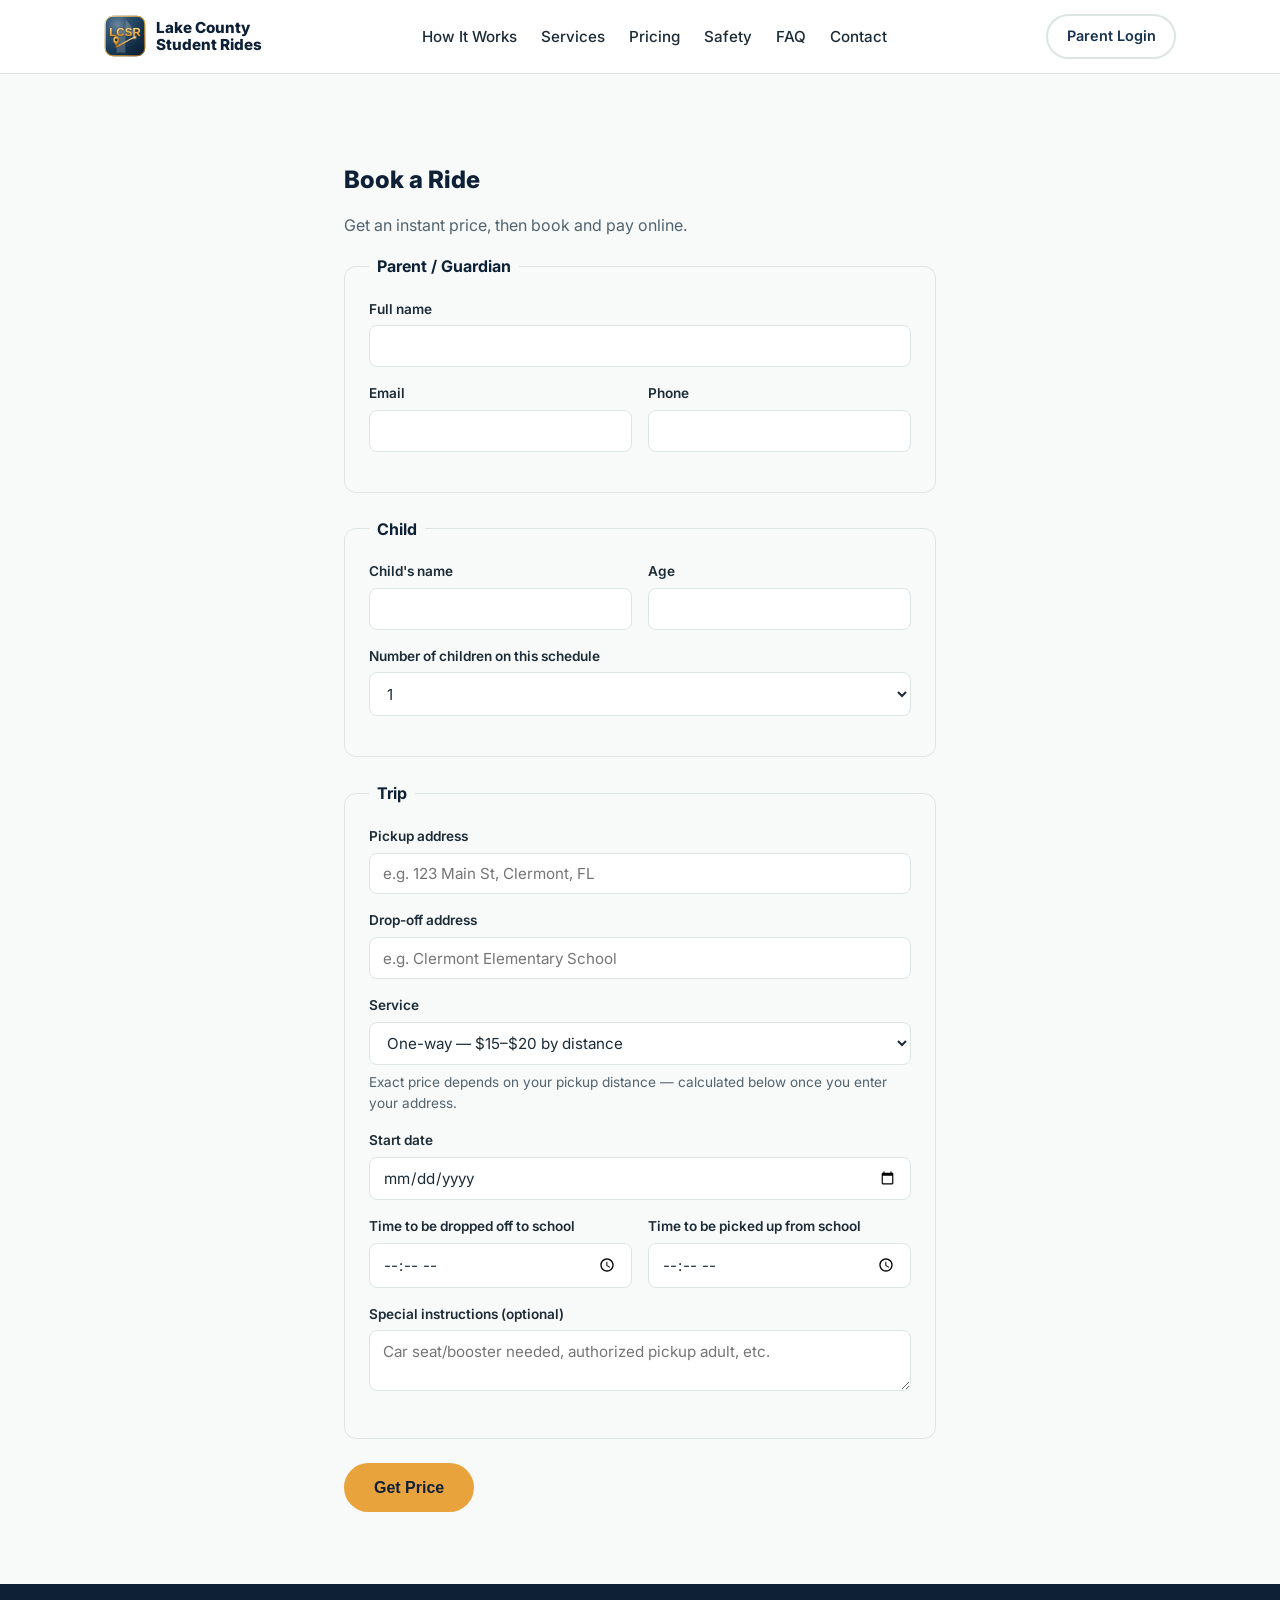
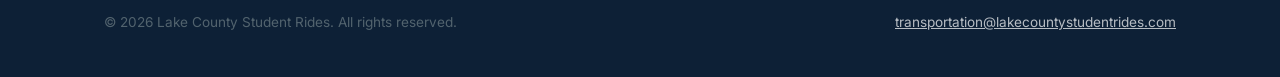
==== book.html @ 4252471e "Reorder and clarify the pickup/drop-off time fields on the booking form Drop-off time (morning, to s" ====
<!doctype html>
<html lang="en">
<head>
  <meta charset="UTF-8" />
  <meta name="viewport" content="width=device-width, initial-scale=1.0" />
  <title>Book a Ride | Lake County Student Rides</title>
  <meta name="description" content="Get an instant price and book safe, background-checked transportation for your child in Lake County, FL." />
  <link rel="preconnect" href="https://fonts.googleapis.com">
  <link rel="preconnect" href="https://fonts.gstatic.com" crossorigin>
  <link href="https://fonts.googleapis.com/css2?family=Inter:wght@400;500;600;700;800&display=swap" rel="stylesheet">
  <link rel="icon" type="image/svg+xml" href="/assets/logo-mark.svg" />
  <link rel="stylesheet" href="/assets/styles.css" />
</head>
<body>

  <header class="site-header">
    <div class="wrap header-inner">
      <a class="brand" href="/">
        <img src="/assets/logo-mark.svg" alt="" width="42" height="42" class="brand-mark-img" />
        <span class="brand-name">Lake County<br>Student Rides</span>
      </a>
      <nav class="main-nav" aria-label="Primary">
        <a href="/#how-it-works">How It Works</a>
        <a href="/#services">Services</a>
        <a href="/#pricing">Pricing</a>
        <a href="/#safety">Safety</a>
        <a href="/#faq">FAQ</a>
        <a href="/#contact">Contact</a>
      </nav>
      <div class="header-actions">
        <a class="btn btn-ghost" href="/parent-portal.html">Parent Login</a>
      </div>
    </div>
  </header>

  <main>
    <section class="section booking-section">
      <div class="wrap booking-wrap">
        <h1>Book a Ride</h1>
        <p class="section-lede">Get an instant price, then book and pay online.</p>

        <form id="booking-form" class="booking-form" novalidate>
          <fieldset>
            <legend>Parent / Guardian</legend>
            <div class="form-row">
              <label for="parentName">Full name</label>
              <input id="parentName" name="parentName" type="text" required autocomplete="name" />
            </div>
            <div class="form-row form-row-split">
              <div>
                <label for="parentEmail">Email</label>
                <input id="parentEmail" name="parentEmail" type="email" required autocomplete="email" />
              </div>
              <div>
                <label for="parentPhone">Phone</label>
                <input id="parentPhone" name="parentPhone" type="tel" required autocomplete="tel" />
              </div>
            </div>
          </fieldset>

          <fieldset>
            <legend>Child</legend>
            <div class="form-row form-row-split">
              <div>
                <label for="childName">Child's name</label>
                <input id="childName" name="childName" type="text" required />
              </div>
              <div>
                <label for="childAge">Age</label>
                <input id="childAge" name="childAge" type="number" min="0" max="18" required />
              </div>
            </div>
            <div class="form-row">
              <label for="numChildren">Number of children on this schedule</label>
              <select id="numChildren" name="numChildren">
                <option value="1">1</option>
                <option value="2">2</option>
                <option value="3">3</option>
                <option value="4">4</option>
              </select>
            </div>
          </fieldset>

          <fieldset>
            <legend>Trip</legend>
            <div class="form-row">
              <label for="pickupAddress">Pickup address</label>
              <input id="pickupAddress" name="pickupAddress" type="text" placeholder="e.g. 123 Main St, Clermont, FL" required />
            </div>
            <div class="form-row">
              <label for="dropoffAddress">Drop-off address</label>
              <input id="dropoffAddress" name="dropoffAddress" type="text" placeholder="e.g. Clermont Elementary School" required />
            </div>
            <div class="form-row">
              <label for="category">Service</label>
              <select id="category" name="category" required>
                <option value="oneway">One-way — $15&ndash;$20 by distance</option>
                <option value="roundtrip">Round trip — $24&ndash;$34 by distance</option>
                <option value="weekly-oneway">Weekly, one-way only — $63&ndash;$84/week</option>
                <option value="weekly-roundtrip">Weekly, round trip — $99&ndash;$140/week</option>
                <option value="monthly-oneway">Monthly, one route/day — $259&ndash;$345/month</option>
                <option value="monthly-roundtrip">Monthly, two routes/day (round trip) — $409&ndash;$580/month</option>
              </select>
              <p class="price-note" style="margin-top:0.4rem;">Exact price depends on your pickup distance — calculated below once you enter your address.</p>
            </div>
            <div class="form-row">
              <label for="startDate">Start date</label>
              <input id="startDate" name="startDate" type="date" required />
            </div>
            <div class="form-row form-row-split">
              <div>
                <label for="dropoffTime">Time to be dropped off to school</label>
                <input id="dropoffTime" name="dropoffTime" type="time" required />
              </div>
              <div>
                <label for="pickupTime">Time to be picked up from school</label>
                <input id="pickupTime" name="pickupTime" type="time" required />
              </div>
            </div>
            <div class="form-row">
              <label for="instructions">Special instructions (optional)</label>
              <textarea id="instructions" name="instructions" rows="2" placeholder="Car seat/booster needed, authorized pickup adult, etc."></textarea>
            </div>
          </fieldset>

          <button type="submit" class="btn btn-primary btn-lg" id="get-price-btn">Get Price</button>

          <div id="price-result" class="price-result" hidden></div>
          <div id="price-error" class="price-error" role="alert" hidden></div>
        </form>
      </div>
    </section>
  </main>

  <footer class="site-footer">
    <div class="wrap footer-inner">
      <p>&copy; <span id="year"></span> Lake County Student Rides. All rights reserved.</p>
      <p class="footer-links"><a href="mailto:transportation@lakecountystudentrides.com">transportation@lakecountystudentrides.com</a></p>
    </div>
  </footer>

  <script>document.getElementById('year').textContent = new Date().getFullYear();</script>
  <script src="/assets/booking.js"></script>
</body>
</html>
---- assets/styles.css ----
:root {
  --navy: #16324f;
  --navy-dark: #0d2036;
  --gold: #e8a33d;
  --gold-dark: #c9861f;
  --bg: #f8faf9;
  --bg-alt: #eef3f1;
  --text: #1c2b36;
  --text-muted: #52636e;
  --border: #dde5e2;
  --radius: 12px;
  --shadow: 0 4px 16px rgba(22, 50, 79, 0.08);
  font-size: 16px;
}

* { box-sizing: border-box; }

body {
  margin: 0;
  font-family: 'Inter', system-ui, -apple-system, sans-serif;
  color: var(--text);
  background: var(--bg);
  line-height: 1.55;
}

h1, h2, h3 { font-weight: 800; color: var(--navy-dark); line-height: 1.15; }
h2 { font-size: 2rem; margin: 0 0 1.25rem; }
h3 { font-size: 1.15rem; margin: 0 0 0.5rem; }
p { margin: 0 0 1rem; color: var(--text-muted); }
a { color: var(--navy); }

.wrap {
  max-width: 1120px;
  margin: 0 auto;
  padding: 0 1.5rem;
}

/* Header */
.site-header {
  background: #fff;
  border-bottom: 1px solid var(--border);
  position: sticky;
  top: 0;
  z-index: 50;
}
.header-inner {
  display: flex;
  align-items: center;
  justify-content: space-between;
  gap: 1rem;
  padding: 0.85rem 1.5rem;
}
.brand {
  display: flex;
  align-items: center;
  gap: 0.65rem;
  text-decoration: none;
}
.brand-mark-img {
  width: 42px;
  height: 42px;
  flex-shrink: 0;
  border-radius: 10px;
}
.brand-name {
  font-weight: 800;
  color: var(--navy-dark);
  font-size: 0.95rem;
  line-height: 1.15;
}
.main-nav {
  display: flex;
  gap: 1.5rem;
}
.main-nav a {
  text-decoration: none;
  color: var(--text);
  font-weight: 500;
  font-size: 0.95rem;
}
.main-nav a:hover { color: var(--navy); }
.header-actions {
  display: flex;
  gap: 0.6rem;
  align-items: center;
}

@media (max-width: 860px) {
  .main-nav { display: none; }
}

/* Buttons */
.btn {
  display: inline-block;
  padding: 0.6rem 1.15rem;
  border-radius: 999px;
  font-weight: 600;
  font-size: 0.9rem;
  text-decoration: none;
  border: 2px solid transparent;
  transition: transform 0.1s ease, box-shadow 0.1s ease;
}
.btn-primary {
  background: var(--gold);
  color: var(--navy-dark);
}
.btn-primary:hover { background: var(--gold-dark); }
.btn-ghost {
  background: transparent;
  color: var(--navy);
  border-color: var(--border);
}
.btn-ghost:hover { border-color: var(--navy); }
.btn-lg { padding: 0.85rem 1.75rem; font-size: 1rem; }

/* Hero */
.hero {
  background: linear-gradient(180deg, var(--navy) 0%, var(--navy-dark) 100%);
  color: #fff;
  padding: 5rem 0 4rem;
}
.hero-inner { text-align: center; max-width: 760px; }
.eyebrow {
  color: var(--gold);
  font-weight: 700;
  letter-spacing: 0.06em;
  text-transform: uppercase;
  font-size: 0.8rem;
  margin-bottom: 0.75rem;
}
.hero h1 {
  color: #fff;
  font-size: clamp(2.2rem, 5vw, 3.4rem);
  margin: 0 0 1rem;
}
.hero-sub {
  color: rgba(255,255,255,0.85);
  font-size: 1.15rem;
  max-width: 560px;
  margin: 0 auto 2rem;
}
.hero-cta {
  display: flex;
  gap: 1rem;
  justify-content: center;
  flex-wrap: wrap;
  margin-bottom: 2.5rem;
}
.hero .btn-ghost {
  color: #fff;
  border-color: rgba(255,255,255,0.4);
}
.hero .btn-ghost:hover { border-color: #fff; }
.trust-strip {
  display: flex;
  gap: 2rem;
  justify-content: center;
  flex-wrap: wrap;
  list-style: none;
  padding: 0;
  margin: 0;
  color: rgba(255,255,255,0.75);
  font-size: 0.9rem;
  font-weight: 500;
}
.trust-strip li::before { content: "✓  "; color: var(--gold); }

/* Sections */
.section { padding: 4.5rem 0; }
.section-alt { background: var(--bg-alt); }
.section-lede { max-width: 640px; }
.section-footnote { font-size: 0.85rem; color: var(--text-muted); }
.section-cta {
  background: var(--navy-dark);
  color: #fff;
  text-align: center;
}
.section-cta h2 { color: #fff; }
.section-cta p { color: rgba(255,255,255,0.8); margin-bottom: 1.75rem; }

/* Steps */
.steps {
  list-style: none;
  margin: 0;
  padding: 0;
  display: grid;
  grid-template-columns: repeat(4, 1fr);
  gap: 1.5rem;
}
.steps li {
  background: #fff;
  border: 1px solid var(--border);
  border-radius: var(--radius);
  padding: 1.5rem;
}
.step-num {
  display: inline-flex;
  align-items: center;
  justify-content: center;
  width: 32px;
  height: 32px;
  border-radius: 50%;
  background: var(--gold);
  color: var(--navy-dark);
  font-weight: 800;
  margin-bottom: 0.75rem;
}
@media (max-width: 860px) {
  .steps { grid-template-columns: repeat(2, 1fr); }
}
@media (max-width: 540px) {
  .steps { grid-template-columns: 1fr; }
}

/* Cards */
.cards {
  display: grid;
  grid-template-columns: repeat(3, 1fr);
  gap: 1.5rem;
}
.card {
  background: #fff;
  border: 1px solid var(--border);
  border-radius: var(--radius);
  padding: 1.5rem;
  box-shadow: var(--shadow);
}
@media (max-width: 860px) {
  .cards { grid-template-columns: repeat(2, 1fr); }
}
@media (max-width: 540px) {
  .cards { grid-template-columns: 1fr; }
}

/* Pricing */
.pricing-grid {
  display: grid;
  grid-template-columns: repeat(4, 1fr);
  gap: 1.25rem;
  margin-top: 2rem;
}
.price-card {
  background: #fff;
  border: 1px solid var(--border);
  border-radius: var(--radius);
  padding: 1.5rem;
  text-align: center;
}
.price-card-highlight {
  border-color: var(--gold);
  box-shadow: var(--shadow);
}
.price {
  font-size: 1.6rem;
  font-weight: 800;
  color: var(--navy);
  margin: 0.25rem 0;
}
.price-note { font-size: 0.85rem; margin: 0; }
@media (max-width: 860px) {
  .pricing-grid { grid-template-columns: repeat(2, 1fr); }
}
@media (max-width: 540px) {
  .pricing-grid { grid-template-columns: 1fr; }
}

/* FAQ */
.faq-list { max-width: 720px; }
.faq-list details {
  background: #fff;
  border: 1px solid var(--border);
  border-radius: var(--radius);
  padding: 1rem 1.25rem;
  margin-bottom: 0.75rem;
}
.faq-list summary {
  font-weight: 600;
  cursor: pointer;
  color: var(--navy-dark);
}
.faq-list p { margin-top: 0.75rem; margin-bottom: 0; }

/* Contact */
.contact-list {
  list-style: none;
  padding: 0;
  margin: 1.5rem 0 0;
}
.contact-list li { margin-bottom: 0.5rem; color: var(--text-muted); }

/* Footer */
.site-footer {
  background: var(--navy-dark);
  color: rgba(255,255,255,0.7);
  padding: 1.75rem 0;
  font-size: 0.85rem;
}
.footer-inner {
  display: flex;
  justify-content: space-between;
  flex-wrap: wrap;
  gap: 0.5rem;
}
.footer-links a { color: rgba(255,255,255,0.7); }

/* Booking form */
.booking-wrap { max-width: 640px; }
.booking-form fieldset {
  border: 1px solid var(--border);
  border-radius: var(--radius);
  padding: 1.25rem 1.5rem 1.5rem;
  margin: 0 0 1.5rem;
}
.booking-form legend {
  font-weight: 700;
  color: var(--navy-dark);
  padding: 0 0.5rem;
}
.form-row { margin-bottom: 1rem; }
.form-row label {
  display: block;
  font-weight: 600;
  font-size: 0.85rem;
  margin-bottom: 0.35rem;
  color: var(--text);
}
.form-row input,
.form-row select,
.form-row textarea {
  width: 100%;
  padding: 0.65rem 0.8rem;
  border: 1px solid var(--border);
  border-radius: 8px;
  font-family: inherit;
  font-size: 0.95rem;
  background: #fff;
  color: var(--text);
}
.form-row input:focus,
.form-row select:focus,
.form-row textarea:focus {
  outline: 2px solid var(--gold);
  outline-offset: 1px;
}
.form-row-split {
  display: grid;
  grid-template-columns: 1fr 1fr;
  gap: 1rem;
}
@media (max-width: 540px) {
  .form-row-split { grid-template-columns: 1fr; }
}

.price-result {
  background: var(--bg-alt);
  border: 1px solid var(--border);
  border-radius: var(--radius);
  padding: 1.25rem 1.5rem;
  margin-top: 1.5rem;
}
.price-result h3 { margin: 0 0 0.75rem; }
.price-row {
  display: flex;
  justify-content: space-between;
  padding: 0.3rem 0;
  font-size: 0.95rem;
}
.price-row-note { color: var(--text-muted); font-size: 0.85rem; }
.price-row a { color: var(--navy); font-weight: 700; text-decoration: underline; }
.price-row a:hover { color: var(--gold-dark); }
.price-row-total {
  border-top: 1px solid var(--border);
  margin-top: 0.5rem;
  padding-top: 0.6rem;
  font-weight: 800;
  font-size: 1.1rem;
  color: var(--navy-dark);
}
.price-note { font-size: 0.85rem; margin-top: 0.75rem; }

.price-error {
  background: #fdecec;
  border: 1px solid #f2b8b8;
  color: #8a1f1f;
  border-radius: var(--radius);
  padding: 0.9rem 1.1rem;
  margin-top: 1.25rem;
  font-size: 0.9rem;
}
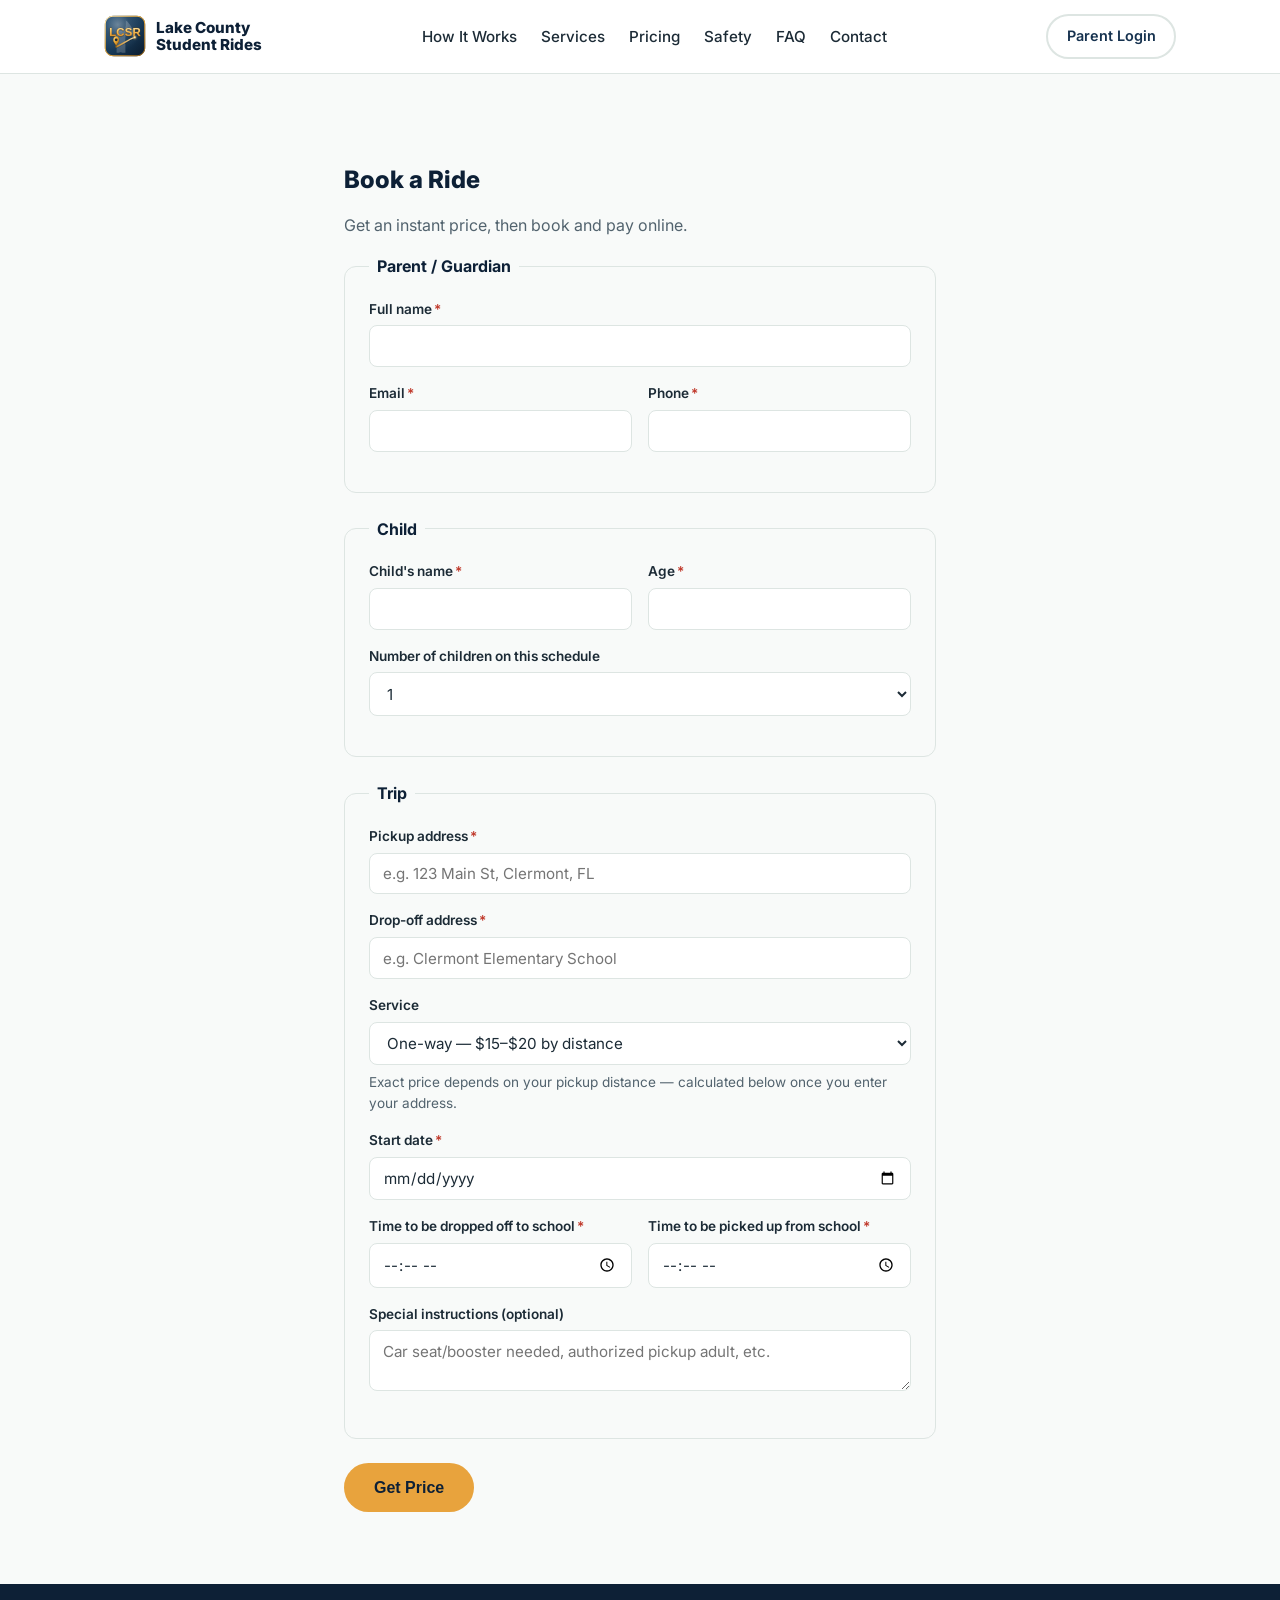
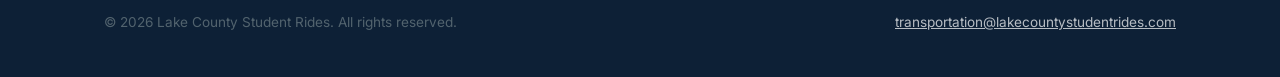
==== commit 01f3a118: "Mark required fields on the booking form with a red asterisk Full name, email, phone, child's name, " ====
--- a/book.html
+++ b/book.html
@@ -43,16 +43,16 @@
           <fieldset>
             <legend>Parent / Guardian</legend>
             <div class="form-row">
-              <label for="parentName">Full name</label>
+              <label for="parentName">Full name<span class="required-mark">*</span></label>
               <input id="parentName" name="parentName" type="text" required autocomplete="name" />
             </div>
             <div class="form-row form-row-split">
               <div>
-                <label for="parentEmail">Email</label>
+                <label for="parentEmail">Email<span class="required-mark">*</span></label>
                 <input id="parentEmail" name="parentEmail" type="email" required autocomplete="email" />
               </div>
               <div>
-                <label for="parentPhone">Phone</label>
+                <label for="parentPhone">Phone<span class="required-mark">*</span></label>
                 <input id="parentPhone" name="parentPhone" type="tel" required autocomplete="tel" />
               </div>
             </div>
@@ -62,11 +62,11 @@
             <legend>Child</legend>
             <div class="form-row form-row-split">
               <div>
-                <label for="childName">Child's name</label>
+                <label for="childName">Child's name<span class="required-mark">*</span></label>
                 <input id="childName" name="childName" type="text" required />
               </div>
               <div>
-                <label for="childAge">Age</label>
+                <label for="childAge">Age<span class="required-mark">*</span></label>
                 <input id="childAge" name="childAge" type="number" min="0" max="18" required />
               </div>
             </div>
@@ -84,11 +84,11 @@
           <fieldset>
             <legend>Trip</legend>
             <div class="form-row">
-              <label for="pickupAddress">Pickup address</label>
+              <label for="pickupAddress">Pickup address<span class="required-mark">*</span></label>
               <input id="pickupAddress" name="pickupAddress" type="text" placeholder="e.g. 123 Main St, Clermont, FL" required />
             </div>
             <div class="form-row">
-              <label for="dropoffAddress">Drop-off address</label>
+              <label for="dropoffAddress">Drop-off address<span class="required-mark">*</span></label>
               <input id="dropoffAddress" name="dropoffAddress" type="text" placeholder="e.g. Clermont Elementary School" required />
             </div>
             <div class="form-row">
@@ -104,16 +104,16 @@
               <p class="price-note" style="margin-top:0.4rem;">Exact price depends on your pickup distance — calculated below once you enter your address.</p>
             </div>
             <div class="form-row">
-              <label for="startDate">Start date</label>
+              <label for="startDate">Start date<span class="required-mark">*</span></label>
               <input id="startDate" name="startDate" type="date" required />
             </div>
             <div class="form-row form-row-split">
               <div>
-                <label for="dropoffTime">Time to be dropped off to school</label>
+                <label for="dropoffTime">Time to be dropped off to school<span class="required-mark">*</span></label>
                 <input id="dropoffTime" name="dropoffTime" type="time" required />
               </div>
               <div>
-                <label for="pickupTime">Time to be picked up from school</label>
+                <label for="pickupTime">Time to be picked up from school<span class="required-mark">*</span></label>
                 <input id="pickupTime" name="pickupTime" type="time" required />
               </div>
             </div>
--- a/assets/styles.css
+++ b/assets/styles.css
@@ -111,6 +111,18 @@
   border-color: var(--border);
 }
 .btn-ghost:hover { border-color: var(--navy); }
+.btn-navy {
+  background: var(--navy);
+  color: #fff;
+  border-color: var(--navy);
+}
+.btn-navy:hover { background: var(--navy-dark); border-color: var(--navy-dark); }
+.btn-navy-gold {
+  background: var(--navy);
+  color: var(--gold);
+  border-color: var(--navy);
+}
+.btn-navy-gold:hover { background: var(--navy-dark); border-color: var(--navy-dark); }
 .btn-lg { padding: 0.85rem 1.75rem; font-size: 1rem; }
 
 /* Hero */
@@ -324,6 +336,7 @@
   margin-bottom: 0.35rem;
   color: var(--text);
 }
+.required-mark { color: #c0392b; margin-left: 0.15rem; }
 .form-row input,
 .form-row select,
 .form-row textarea {
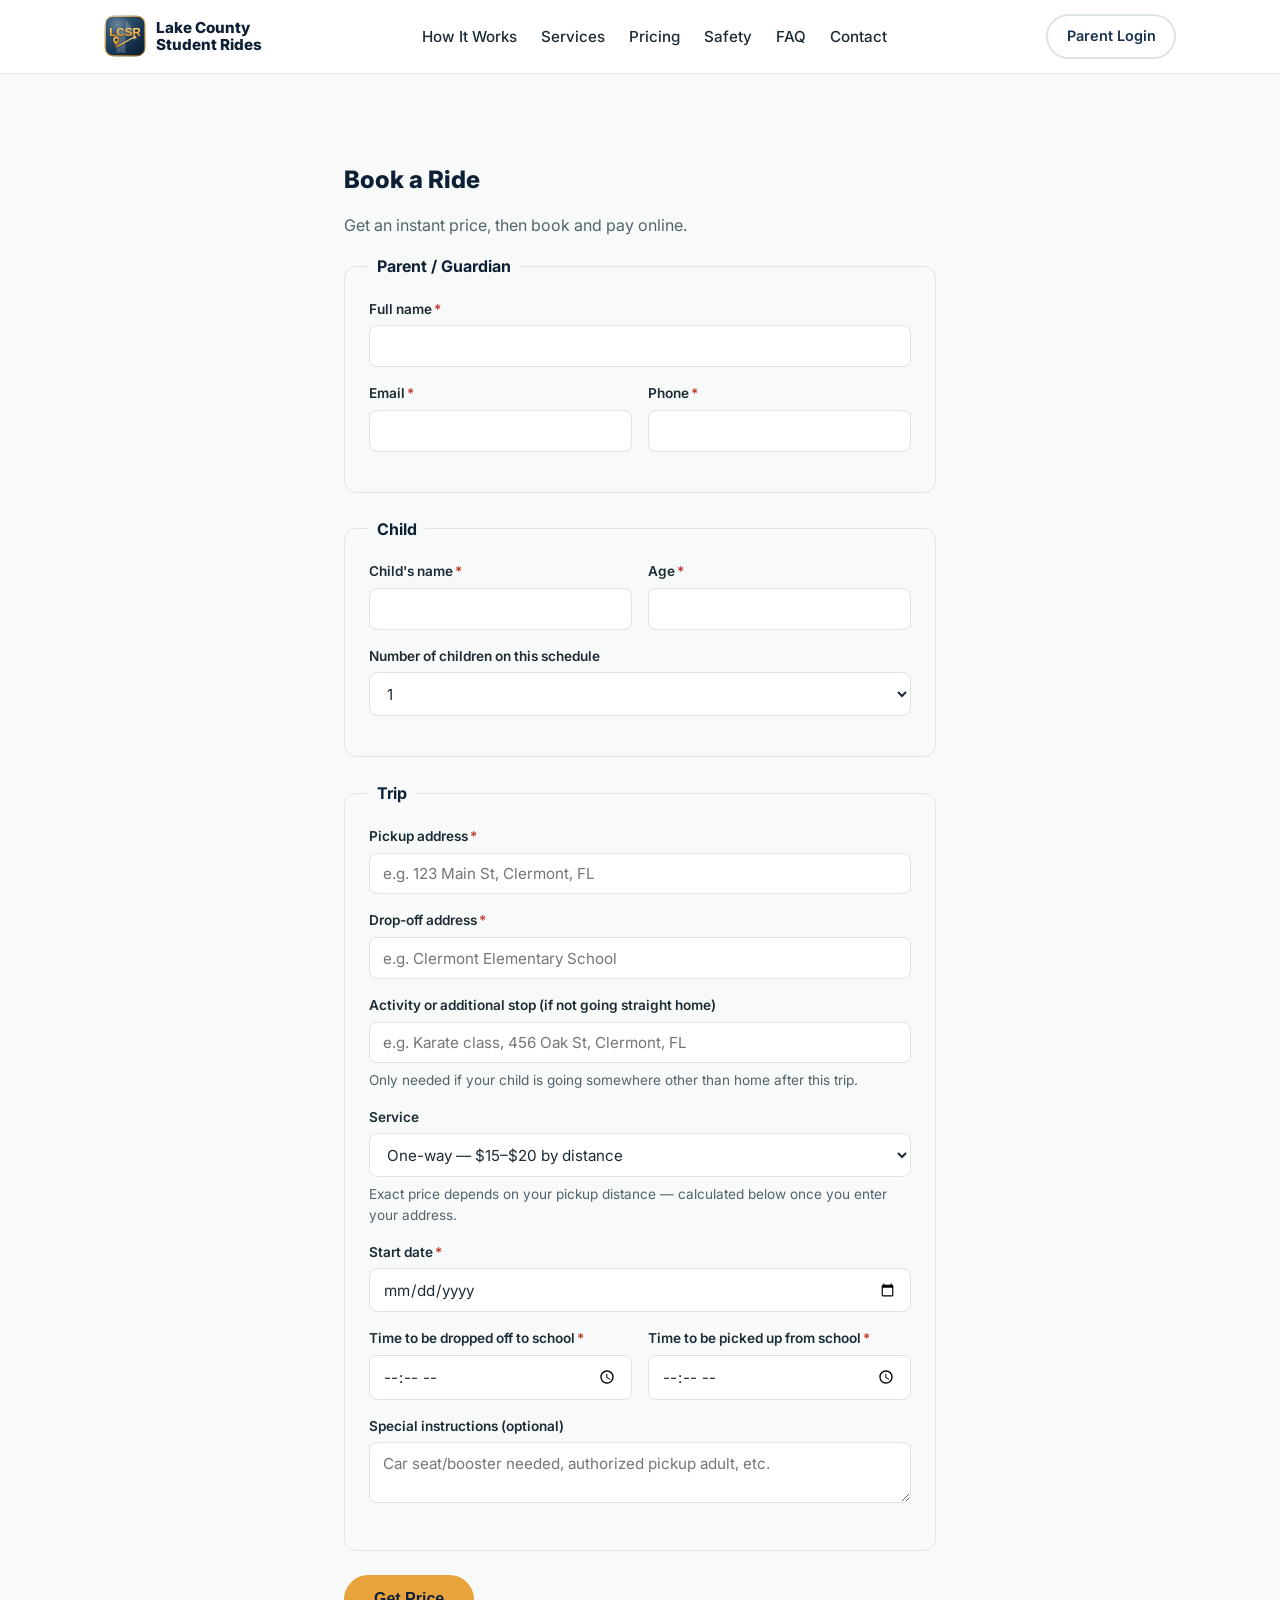
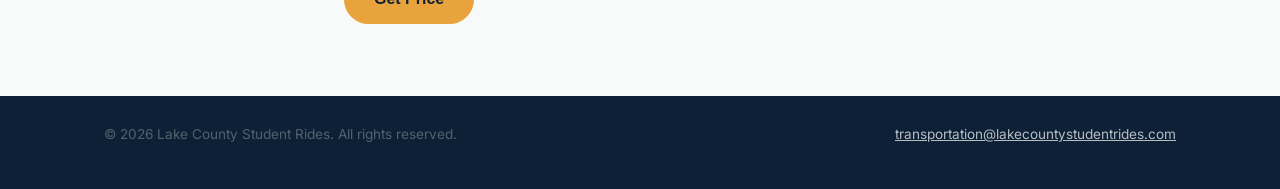
==== commit c89645be: "Add an optional activity/additional stop address to the booking form Covers the case where a child i" ====
--- a/book.html
+++ b/book.html
@@ -92,6 +92,11 @@
               <input id="dropoffAddress" name="dropoffAddress" type="text" placeholder="e.g. Clermont Elementary School" required />
             </div>
             <div class="form-row">
+              <label for="activityAddress">Activity or additional stop (if not going straight home)</label>
+              <input id="activityAddress" name="activityAddress" type="text" placeholder="e.g. Karate class, 456 Oak St, Clermont, FL" />
+              <p class="price-note" style="margin-top:0.4rem;">Only needed if your child is going somewhere other than home after this trip.</p>
+            </div>
+            <div class="form-row">
               <label for="category">Service</label>
               <select id="category" name="category" required>
                 <option value="oneway">One-way — $15&ndash;$20 by distance</option>
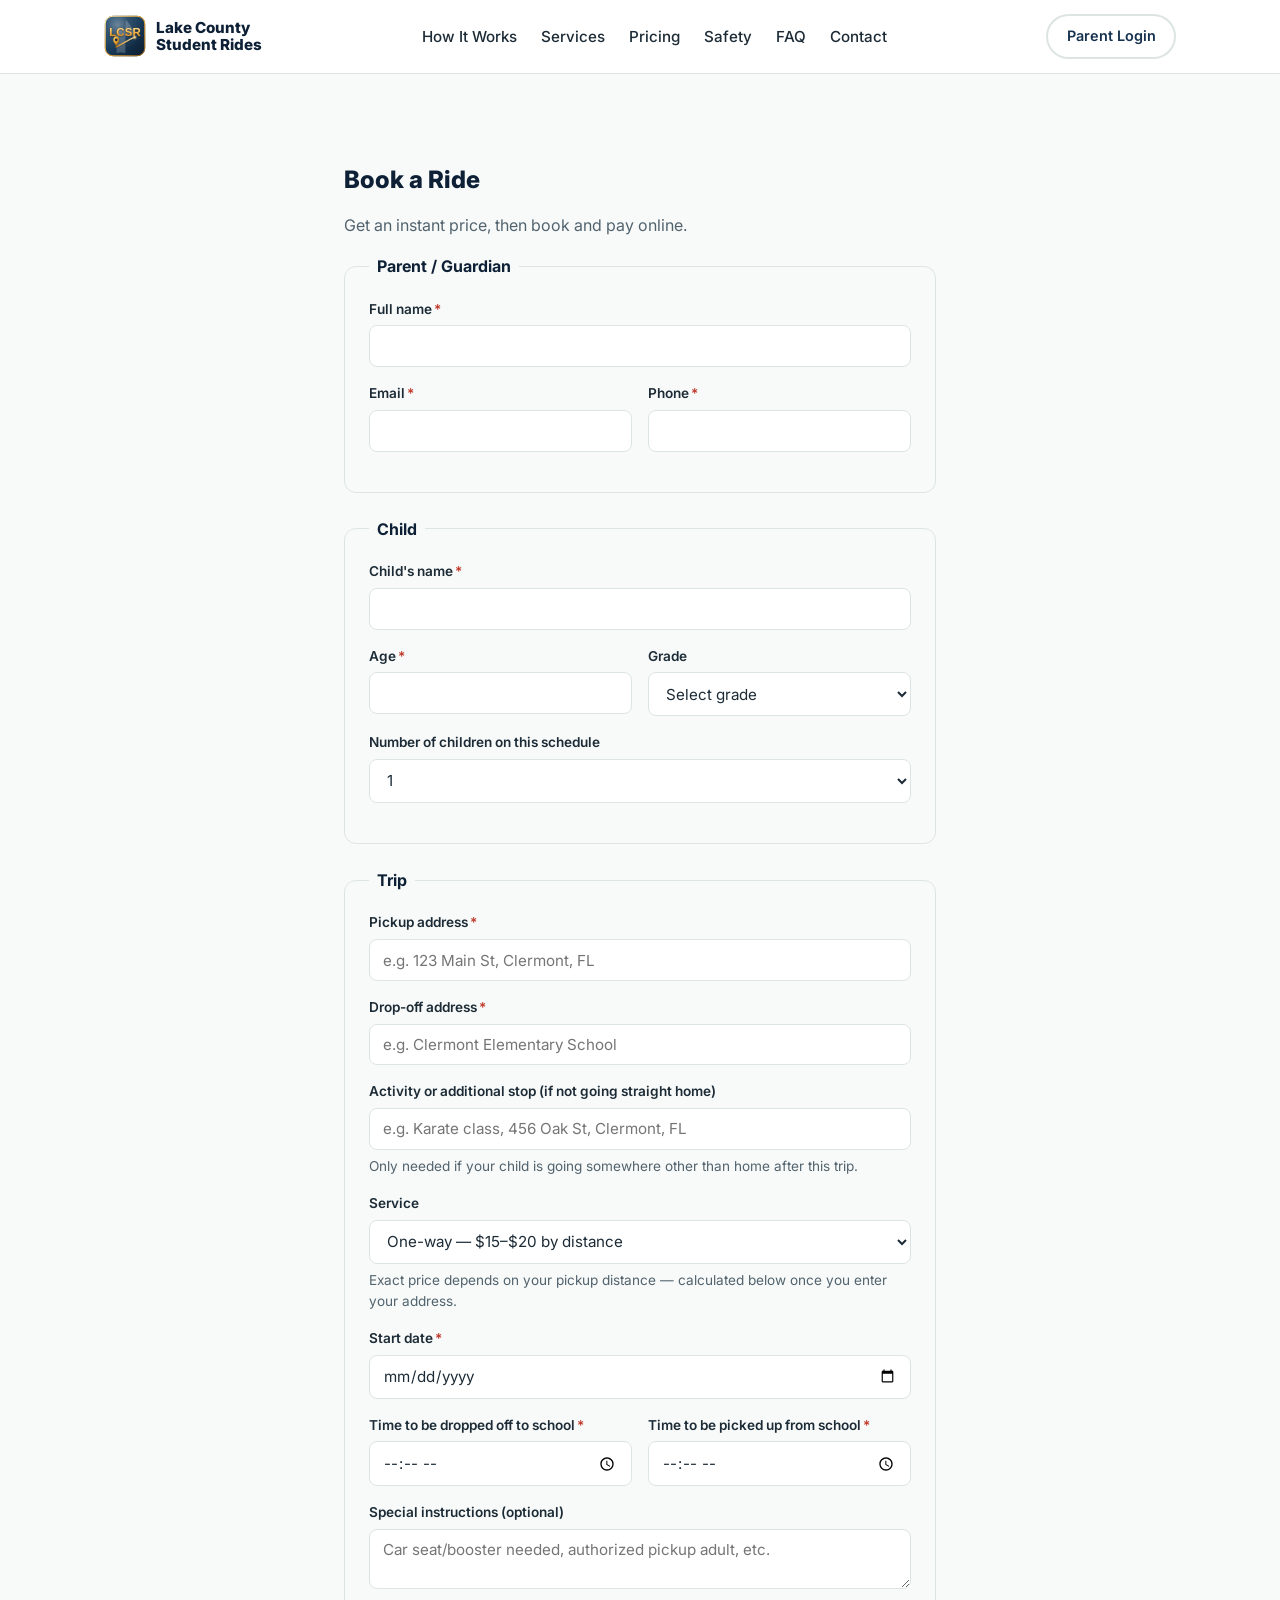
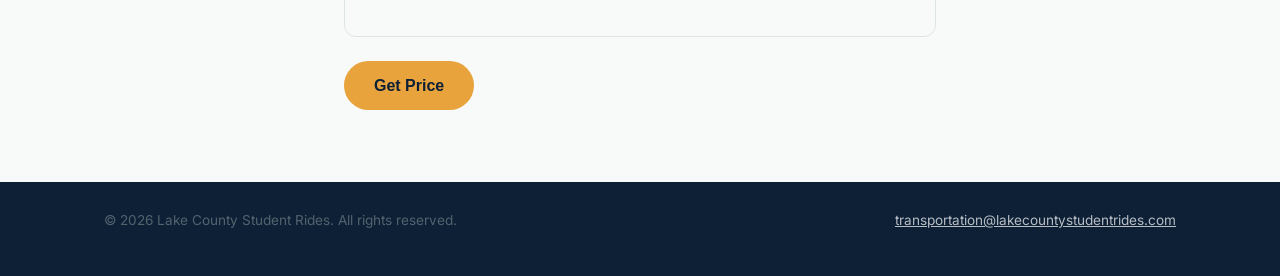
==== commit 66b304e7: "Add child's grade next to age on the booking form Optional dropdown (Pre-K through 12th), flows thro" ====
--- a/book.html
+++ b/book.html
@@ -60,14 +60,34 @@
 
           <fieldset>
             <legend>Child</legend>
+            <div class="form-row">
+              <label for="childName">Child's name<span class="required-mark">*</span></label>
+              <input id="childName" name="childName" type="text" required />
+            </div>
             <div class="form-row form-row-split">
-              <div>
-                <label for="childName">Child's name<span class="required-mark">*</span></label>
-                <input id="childName" name="childName" type="text" required />
-              </div>
               <div>
                 <label for="childAge">Age<span class="required-mark">*</span></label>
                 <input id="childAge" name="childAge" type="number" min="0" max="18" required />
+              </div>
+              <div>
+                <label for="childGrade">Grade</label>
+                <select id="childGrade" name="childGrade">
+                  <option value="">Select grade</option>
+                  <option value="Pre-K">Pre-K</option>
+                  <option value="Kindergarten">Kindergarten</option>
+                  <option value="1st">1st</option>
+                  <option value="2nd">2nd</option>
+                  <option value="3rd">3rd</option>
+                  <option value="4th">4th</option>
+                  <option value="5th">5th</option>
+                  <option value="6th">6th</option>
+                  <option value="7th">7th</option>
+                  <option value="8th">8th</option>
+                  <option value="9th">9th</option>
+                  <option value="10th">10th</option>
+                  <option value="11th">11th</option>
+                  <option value="12th">12th</option>
+                </select>
               </div>
             </div>
             <div class="form-row">
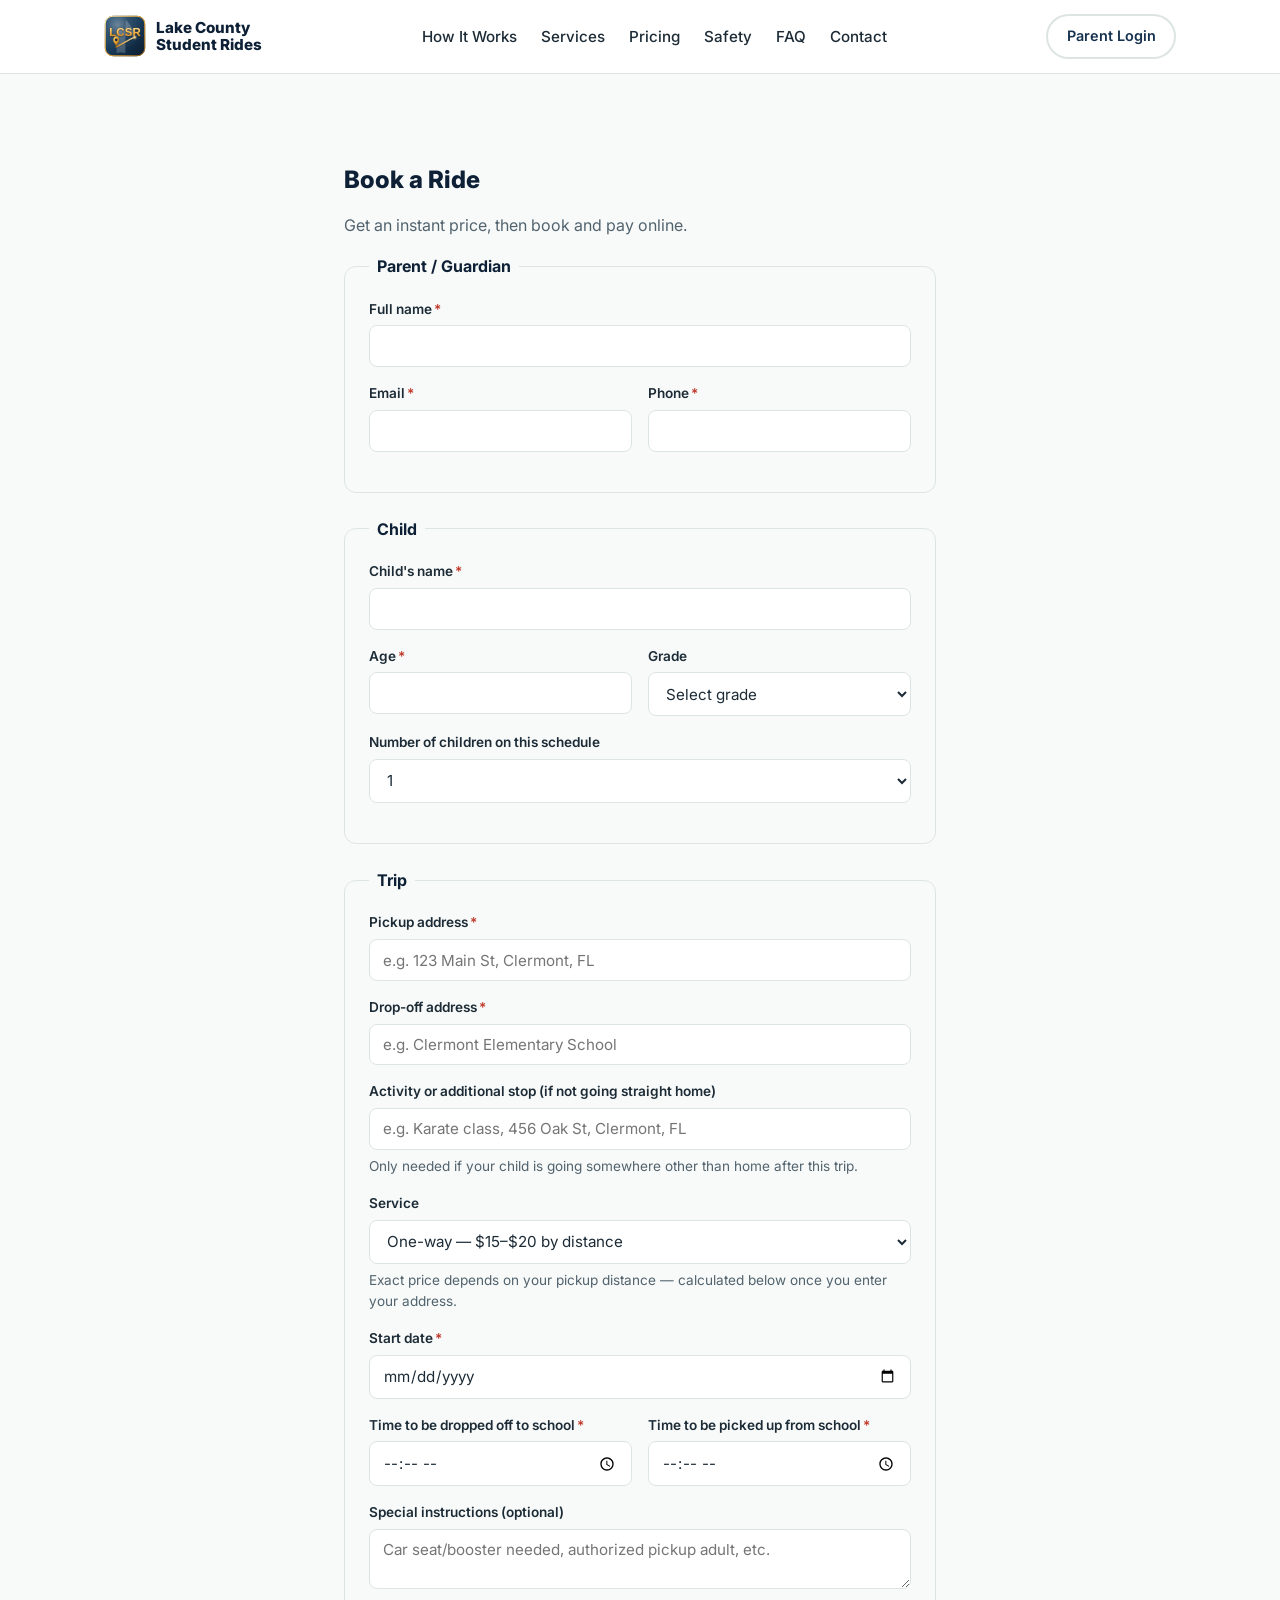
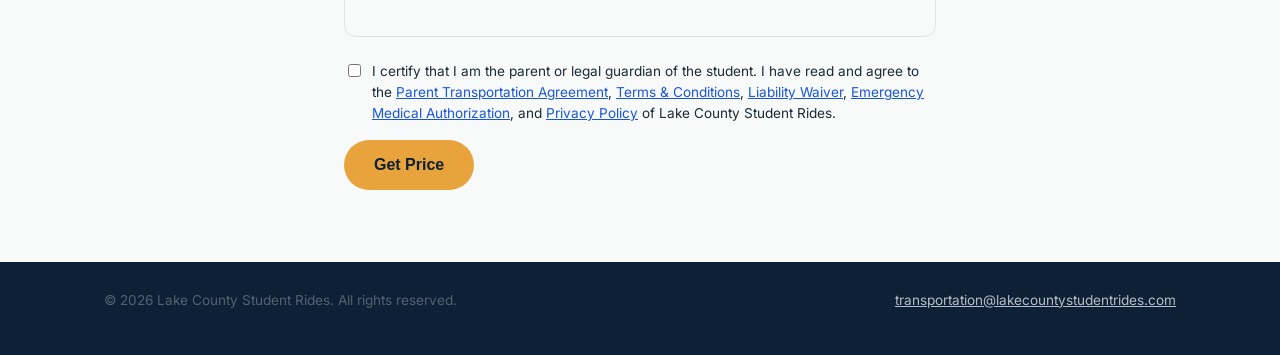
==== commit aea846f0: "Add parent/guardian certification checkbox with linked legal agreement page The booking page now req" ====
--- a/book.html
+++ b/book.html
@@ -73,6 +73,7 @@
                 <label for="childGrade">Grade</label>
                 <select id="childGrade" name="childGrade">
                   <option value="">Select grade</option>
+                  <option value="Daycare">Daycare</option>
                   <option value="Pre-K">Pre-K</option>
                   <option value="Kindergarten">Kindergarten</option>
                   <option value="1st">1st</option>
@@ -148,6 +149,21 @@
             </div>
           </fieldset>
 
+          <div class="form-row">
+            <label style="display:flex; align-items:flex-start; gap:0.5rem; font-weight:400;">
+              <input type="checkbox" id="agreeCheckbox" style="width:auto; margin-top:0.2rem;" />
+              <span>
+                I certify that I am the parent or legal guardian of the student. I have read and agree to the
+                <a href="/legal-agreement.html#agreement" target="_blank" rel="noopener" style="color:#1a56db;">Parent Transportation Agreement</a>,
+                <a href="/legal-agreement.html#terms" target="_blank" rel="noopener" style="color:#1a56db;">Terms &amp; Conditions</a>,
+                <a href="/legal-agreement.html#liability" target="_blank" rel="noopener" style="color:#1a56db;">Liability Waiver</a>,
+                <a href="/legal-agreement.html#emergency" target="_blank" rel="noopener" style="color:#1a56db;">Emergency Medical Authorization</a>, and
+                <a href="/legal-agreement.html#privacy" target="_blank" rel="noopener" style="color:#1a56db;">Privacy Policy</a>
+                of Lake County Student Rides.
+              </span>
+            </label>
+          </div>
+
           <button type="submit" class="btn btn-primary btn-lg" id="get-price-btn">Get Price</button>
 
           <div id="price-result" class="price-result" hidden></div>
--- a/assets/styles.css
+++ b/assets/styles.css
@@ -13,6 +13,8 @@
   font-size: 16px;
 }
 
+[hidden] { display: none !important; }
+
 * { box-sizing: border-box; }
 
 body {
@@ -81,9 +83,11 @@
 .main-nav a:hover { color: var(--navy); }
 .header-actions {
   display: flex;
-  gap: 0.6rem;
+  flex-wrap: nowrap;
+  gap: 0.5rem;
   align-items: center;
 }
+.header-actions .btn { flex-shrink: 0; }
 
 @media (max-width: 860px) {
   .main-nav { display: none; }
@@ -97,6 +101,7 @@
   font-weight: 600;
   font-size: 0.9rem;
   text-decoration: none;
+  white-space: nowrap;
   border: 2px solid transparent;
   transition: transform 0.1s ease, box-shadow 0.1s ease;
 }
@@ -117,12 +122,12 @@
   border-color: var(--navy);
 }
 .btn-navy:hover { background: var(--navy-dark); border-color: var(--navy-dark); }
-.btn-navy-gold {
+.btn-navy-white {
   background: var(--navy);
-  color: var(--gold);
+  color: #fff;
   border-color: var(--navy);
 }
-.btn-navy-gold:hover { background: var(--navy-dark); border-color: var(--navy-dark); }
+.btn-navy-white:hover { background: var(--navy-dark); border-color: var(--navy-dark); }
 .btn-lg { padding: 0.85rem 1.75rem; font-size: 1rem; }
 
 /* Hero */
@@ -360,6 +365,25 @@
   grid-template-columns: 1fr 1fr;
   gap: 1rem;
 }
+.driver-columns {
+  display: grid;
+  grid-template-columns: 2fr 1fr;
+  gap: 2rem;
+  align-items: start;
+}
+@media (max-width: 860px) {
+  .driver-columns { grid-template-columns: 1fr; }
+}
+.roster-item {
+  display: flex;
+  justify-content: space-between;
+  gap: 0.75rem;
+  padding: 0.5rem 0;
+  border-bottom: 1px solid var(--border);
+  font-size: 0.9rem;
+}
+.roster-item:last-child { border-bottom: none; }
+.roster-item.roster-done { color: var(--text-muted); text-decoration: line-through; }
 @media (max-width: 540px) {
   .form-row-split { grid-template-columns: 1fr; }
 }
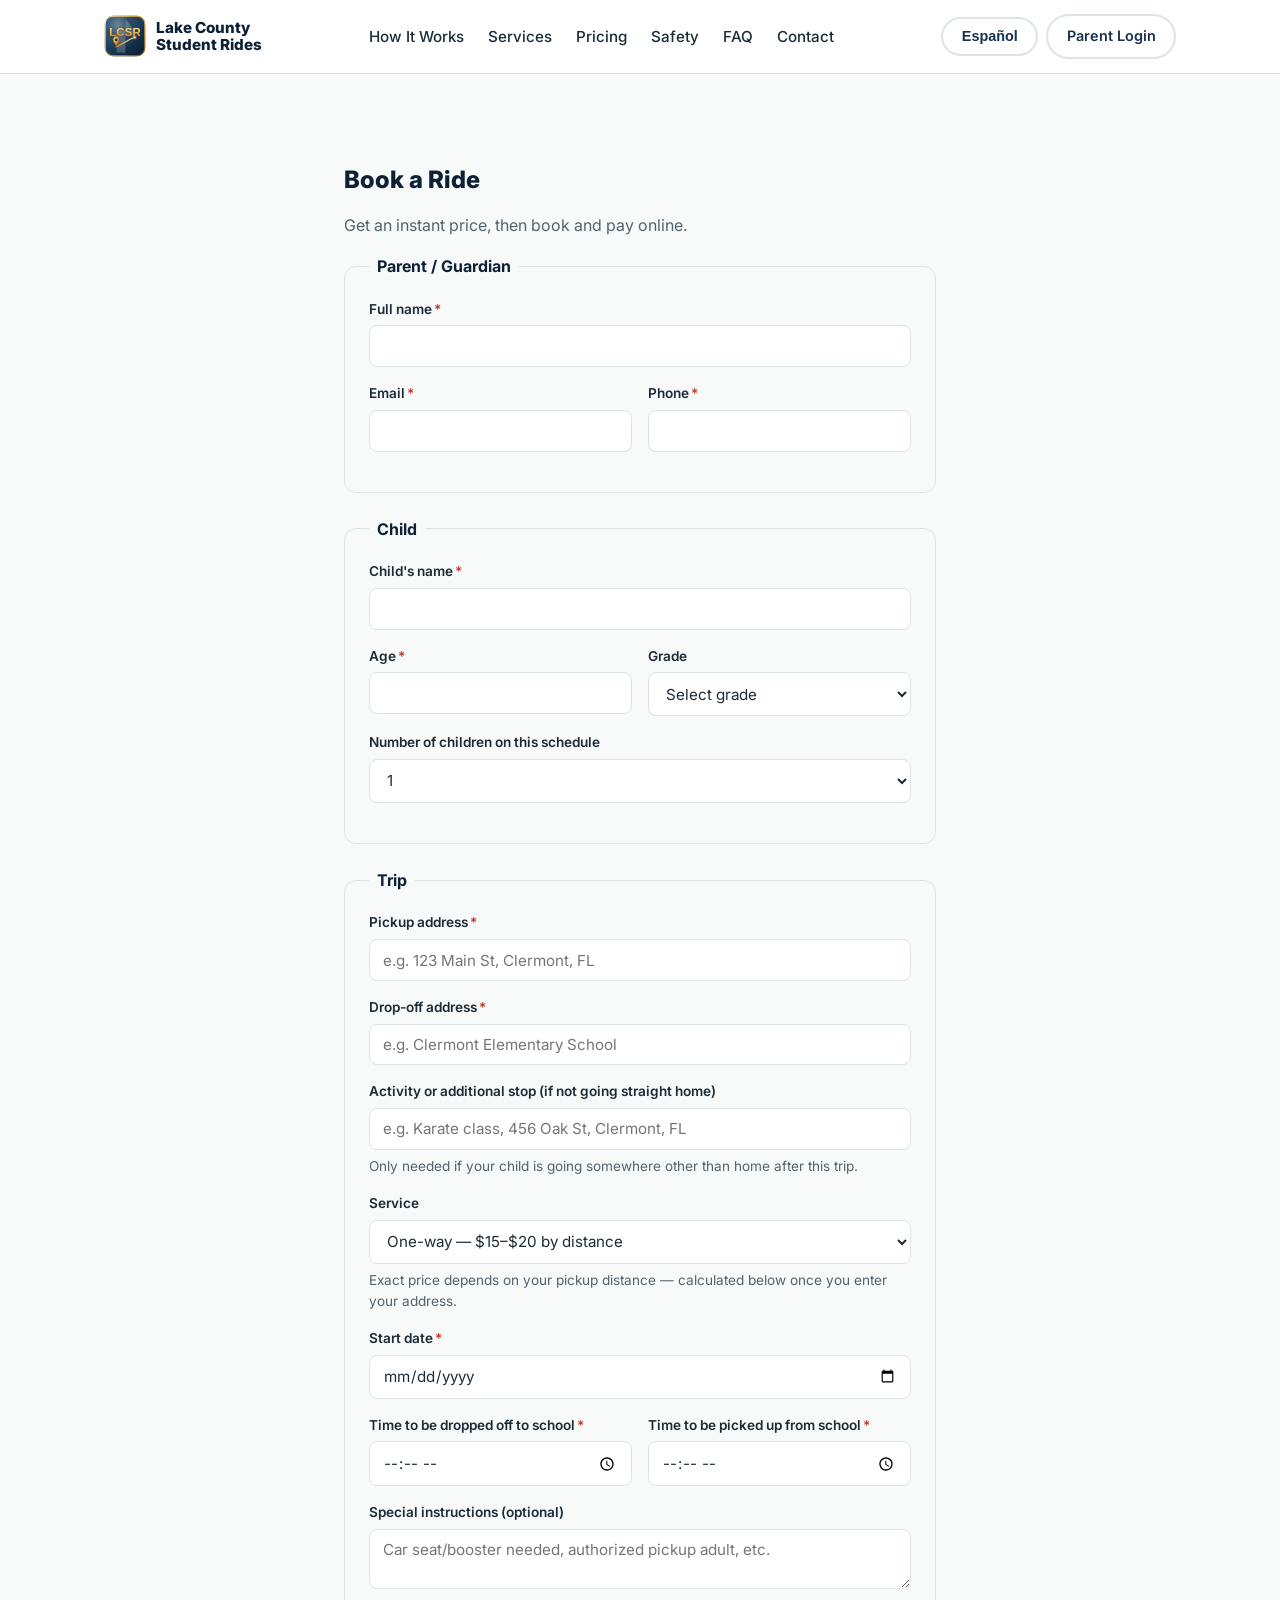
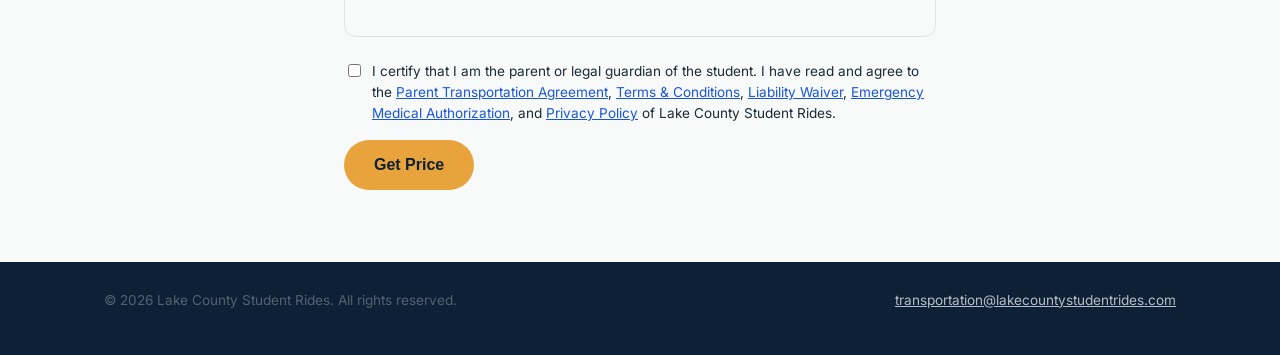
==== commit 59aa6527: "Extend Spanish toggle to the booking page (book.html) end-to-end - i18n.js: added window.LCSR_T(en, " ====
--- a/book.html
+++ b/book.html
@@ -20,15 +20,16 @@
         <span class="brand-name">Lake County<br>Student Rides</span>
       </a>
       <nav class="main-nav" aria-label="Primary">
-        <a href="/#how-it-works">How It Works</a>
-        <a href="/#services">Services</a>
-        <a href="/#pricing">Pricing</a>
-        <a href="/#safety">Safety</a>
-        <a href="/#faq">FAQ</a>
-        <a href="/#contact">Contact</a>
+        <a href="/#how-it-works" data-i18n-es="Cómo Funciona">How It Works</a>
+        <a href="/#services" data-i18n-es="Servicios">Services</a>
+        <a href="/#pricing" data-i18n-es="Precios">Pricing</a>
+        <a href="/#safety" data-i18n-es="Seguridad">Safety</a>
+        <a href="/#faq" data-i18n-es="Preguntas Frecuentes">FAQ</a>
+        <a href="/#contact" data-i18n-es="Contacto">Contact</a>
       </nav>
       <div class="header-actions">
-        <a class="btn btn-ghost" href="/parent-portal.html">Parent Login</a>
+        <button type="button" class="btn btn-ghost" data-lang-toggle>Español</button>
+        <a class="btn btn-ghost" href="/parent-portal.html" data-i18n-es="Acceso de Padres">Parent Login</a>
       </div>
     </div>
   </header>
@@ -36,63 +37,63 @@
   <main>
     <section class="section booking-section">
       <div class="wrap booking-wrap">
-        <h1>Book a Ride</h1>
-        <p class="section-lede">Get an instant price, then book and pay online.</p>
+        <h1 data-i18n-es="Reservar un Viaje">Book a Ride</h1>
+        <p class="section-lede" data-i18n-es="Obtenga un precio instantáneo, luego reserve y pague en línea.">Get an instant price, then book and pay online.</p>
 
         <form id="booking-form" class="booking-form" novalidate>
           <fieldset>
-            <legend>Parent / Guardian</legend>
+            <legend data-i18n-es="Padre / Tutor">Parent / Guardian</legend>
             <div class="form-row">
-              <label for="parentName">Full name<span class="required-mark">*</span></label>
+              <label for="parentName" data-i18n-es='Nombre completo<span class="required-mark">*</span>'>Full name<span class="required-mark">*</span></label>
               <input id="parentName" name="parentName" type="text" required autocomplete="name" />
             </div>
             <div class="form-row form-row-split">
               <div>
-                <label for="parentEmail">Email<span class="required-mark">*</span></label>
+                <label for="parentEmail" data-i18n-es='Correo electrónico<span class="required-mark">*</span>'>Email<span class="required-mark">*</span></label>
                 <input id="parentEmail" name="parentEmail" type="email" required autocomplete="email" />
               </div>
               <div>
-                <label for="parentPhone">Phone<span class="required-mark">*</span></label>
+                <label for="parentPhone" data-i18n-es='Teléfono<span class="required-mark">*</span>'>Phone<span class="required-mark">*</span></label>
                 <input id="parentPhone" name="parentPhone" type="tel" required autocomplete="tel" />
               </div>
             </div>
           </fieldset>
 
           <fieldset>
-            <legend>Child</legend>
+            <legend data-i18n-es="Niño(a)">Child</legend>
             <div class="form-row">
-              <label for="childName">Child's name<span class="required-mark">*</span></label>
+              <label for="childName" data-i18n-es='Nombre del niño(a)<span class="required-mark">*</span>'>Child's name<span class="required-mark">*</span></label>
               <input id="childName" name="childName" type="text" required />
             </div>
             <div class="form-row form-row-split">
               <div>
-                <label for="childAge">Age<span class="required-mark">*</span></label>
+                <label for="childAge" data-i18n-es='Edad<span class="required-mark">*</span>'>Age<span class="required-mark">*</span></label>
                 <input id="childAge" name="childAge" type="number" min="0" max="18" required />
               </div>
               <div>
-                <label for="childGrade">Grade</label>
+                <label for="childGrade" data-i18n-es="Grado">Grade</label>
                 <select id="childGrade" name="childGrade">
-                  <option value="">Select grade</option>
-                  <option value="Daycare">Daycare</option>
-                  <option value="Pre-K">Pre-K</option>
-                  <option value="Kindergarten">Kindergarten</option>
-                  <option value="1st">1st</option>
-                  <option value="2nd">2nd</option>
-                  <option value="3rd">3rd</option>
-                  <option value="4th">4th</option>
-                  <option value="5th">5th</option>
-                  <option value="6th">6th</option>
-                  <option value="7th">7th</option>
-                  <option value="8th">8th</option>
-                  <option value="9th">9th</option>
-                  <option value="10th">10th</option>
-                  <option value="11th">11th</option>
-                  <option value="12th">12th</option>
+                  <option value="" data-i18n-es="Seleccione el grado">Select grade</option>
+                  <option value="Daycare" data-i18n-es="Guardería">Daycare</option>
+                  <option value="Pre-K" data-i18n-es="Pre-Kínder">Pre-K</option>
+                  <option value="Kindergarten" data-i18n-es="Kínder">Kindergarten</option>
+                  <option value="1st" data-i18n-es="1.º">1st</option>
+                  <option value="2nd" data-i18n-es="2.º">2nd</option>
+                  <option value="3rd" data-i18n-es="3.º">3rd</option>
+                  <option value="4th" data-i18n-es="4.º">4th</option>
+                  <option value="5th" data-i18n-es="5.º">5th</option>
+                  <option value="6th" data-i18n-es="6.º">6th</option>
+                  <option value="7th" data-i18n-es="7.º">7th</option>
+                  <option value="8th" data-i18n-es="8.º">8th</option>
+                  <option value="9th" data-i18n-es="9.º">9th</option>
+                  <option value="10th" data-i18n-es="10.º">10th</option>
+                  <option value="11th" data-i18n-es="11.º">11th</option>
+                  <option value="12th" data-i18n-es="12.º">12th</option>
                 </select>
               </div>
             </div>
             <div class="form-row">
-              <label for="numChildren">Number of children on this schedule</label>
+              <label for="numChildren" data-i18n-es="Número de niños en este horario">Number of children on this schedule</label>
               <select id="numChildren" name="numChildren">
                 <option value="1">1</option>
                 <option value="2">2</option>
@@ -103,56 +104,62 @@
           </fieldset>
 
           <fieldset>
-            <legend>Trip</legend>
+            <legend data-i18n-es="Viaje">Trip</legend>
             <div class="form-row">
-              <label for="pickupAddress">Pickup address<span class="required-mark">*</span></label>
-              <input id="pickupAddress" name="pickupAddress" type="text" placeholder="e.g. 123 Main St, Clermont, FL" required />
+              <label for="pickupAddress" data-i18n-es='Dirección de recogida<span class="required-mark">*</span>'>Pickup address<span class="required-mark">*</span></label>
+              <input id="pickupAddress" name="pickupAddress" type="text" placeholder="e.g. 123 Main St, Clermont, FL" data-i18n-es-placeholder="ej. 123 Main St, Clermont, FL" required />
             </div>
             <div class="form-row">
-              <label for="dropoffAddress">Drop-off address<span class="required-mark">*</span></label>
-              <input id="dropoffAddress" name="dropoffAddress" type="text" placeholder="e.g. Clermont Elementary School" required />
+              <label for="dropoffAddress" data-i18n-es='Dirección de entrega<span class="required-mark">*</span>'>Drop-off address<span class="required-mark">*</span></label>
+              <input id="dropoffAddress" name="dropoffAddress" type="text" placeholder="e.g. Clermont Elementary School" data-i18n-es-placeholder="ej. Escuela Primaria Clermont" required />
             </div>
             <div class="form-row">
-              <label for="activityAddress">Activity or additional stop (if not going straight home)</label>
-              <input id="activityAddress" name="activityAddress" type="text" placeholder="e.g. Karate class, 456 Oak St, Clermont, FL" />
-              <p class="price-note" style="margin-top:0.4rem;">Only needed if your child is going somewhere other than home after this trip.</p>
+              <label for="activityAddress" data-i18n-es="Actividad o parada adicional (si no va directo a casa)">Activity or additional stop (if not going straight home)</label>
+              <input id="activityAddress" name="activityAddress" type="text" placeholder="e.g. Karate class, 456 Oak St, Clermont, FL" data-i18n-es-placeholder="ej. Clase de karate, 456 Oak St, Clermont, FL" />
+              <p class="price-note" style="margin-top:0.4rem;" data-i18n-es="Solo es necesario si su hijo(a) va a otro lugar que no sea su casa después de este viaje.">Only needed if your child is going somewhere other than home after this trip.</p>
             </div>
             <div class="form-row">
-              <label for="category">Service</label>
+              <label for="category" data-i18n-es="Servicio">Service</label>
               <select id="category" name="category" required>
-                <option value="oneway">One-way — $15&ndash;$20 by distance</option>
-                <option value="roundtrip">Round trip — $24&ndash;$34 by distance</option>
-                <option value="weekly-oneway">Weekly, one-way only — $63&ndash;$84/week</option>
-                <option value="weekly-roundtrip">Weekly, round trip — $99&ndash;$140/week</option>
-                <option value="monthly-oneway">Monthly, one route/day — $259&ndash;$345/month</option>
-                <option value="monthly-roundtrip">Monthly, two routes/day (round trip) — $409&ndash;$580/month</option>
+                <option value="oneway" data-i18n-es="Solo ida — $15–$20 según la distancia">One-way — $15&ndash;$20 by distance</option>
+                <option value="roundtrip" data-i18n-es="Viaje redondo — $24–$34 según la distancia">Round trip — $24&ndash;$34 by distance</option>
+                <option value="weekly-oneway" data-i18n-es="Semanal, solo ida — $63–$84/semana">Weekly, one-way only — $63&ndash;$84/week</option>
+                <option value="weekly-roundtrip" data-i18n-es="Semanal, viaje redondo — $99–$140/semana">Weekly, round trip — $99&ndash;$140/week</option>
+                <option value="monthly-oneway" data-i18n-es="Mensual, una ruta/día — $259–$345/mes">Monthly, one route/day — $259&ndash;$345/month</option>
+                <option value="monthly-roundtrip" data-i18n-es="Mensual, dos rutas/día (viaje redondo) — $409–$580/mes">Monthly, two routes/day (round trip) — $409&ndash;$580/month</option>
               </select>
-              <p class="price-note" style="margin-top:0.4rem;">Exact price depends on your pickup distance — calculated below once you enter your address.</p>
+              <p class="price-note" style="margin-top:0.4rem;" data-i18n-es="El precio exacto depende de su distancia de recogida — se calcula abajo una vez que ingrese su dirección.">Exact price depends on your pickup distance — calculated below once you enter your address.</p>
             </div>
             <div class="form-row">
-              <label for="startDate">Start date<span class="required-mark">*</span></label>
+              <label for="startDate" data-i18n-es='Fecha de inicio<span class="required-mark">*</span>'>Start date<span class="required-mark">*</span></label>
               <input id="startDate" name="startDate" type="date" required />
             </div>
             <div class="form-row form-row-split">
               <div>
-                <label for="dropoffTime">Time to be dropped off to school<span class="required-mark">*</span></label>
+                <label for="dropoffTime" data-i18n-es='Hora de entrada a la escuela<span class="required-mark">*</span>'>Time to be dropped off to school<span class="required-mark">*</span></label>
                 <input id="dropoffTime" name="dropoffTime" type="time" required />
               </div>
               <div>
-                <label for="pickupTime">Time to be picked up from school<span class="required-mark">*</span></label>
+                <label for="pickupTime" data-i18n-es='Hora de salida de la escuela<span class="required-mark">*</span>'>Time to be picked up from school<span class="required-mark">*</span></label>
                 <input id="pickupTime" name="pickupTime" type="time" required />
               </div>
             </div>
             <div class="form-row">
-              <label for="instructions">Special instructions (optional)</label>
-              <textarea id="instructions" name="instructions" rows="2" placeholder="Car seat/booster needed, authorized pickup adult, etc."></textarea>
+              <label for="instructions" data-i18n-es="Instrucciones especiales (opcional)">Special instructions (optional)</label>
+              <textarea id="instructions" name="instructions" rows="2" placeholder="Car seat/booster needed, authorized pickup adult, etc." data-i18n-es-placeholder="Asiento de auto/elevador necesario, adulto autorizado para recoger, etc."></textarea>
             </div>
           </fieldset>
 
           <div class="form-row">
             <label style="display:flex; align-items:flex-start; gap:0.5rem; font-weight:400;">
               <input type="checkbox" id="agreeCheckbox" style="width:auto; margin-top:0.2rem;" />
-              <span>
+              <span data-i18n-es='Certifico que soy el padre, madre o tutor legal del estudiante. He leído y estoy de acuerdo con el
+                <a href="/legal-agreement.html#agreement" target="_blank" rel="noopener" style="color:#1a56db;">Acuerdo de Transporte para Padres</a>,
+                los <a href="/legal-agreement.html#terms" target="_blank" rel="noopener" style="color:#1a56db;">Términos y Condiciones</a>,
+                la <a href="/legal-agreement.html#liability" target="_blank" rel="noopener" style="color:#1a56db;">Exención de Responsabilidad</a>,
+                la <a href="/legal-agreement.html#emergency" target="_blank" rel="noopener" style="color:#1a56db;">Autorización Médica de Emergencia</a>, y
+                la <a href="/legal-agreement.html#privacy" target="_blank" rel="noopener" style="color:#1a56db;">Política de Privacidad</a>
+                de Lake County Student Rides.'>
                 I certify that I am the parent or legal guardian of the student. I have read and agree to the
                 <a href="/legal-agreement.html#agreement" target="_blank" rel="noopener" style="color:#1a56db;">Parent Transportation Agreement</a>,
                 <a href="/legal-agreement.html#terms" target="_blank" rel="noopener" style="color:#1a56db;">Terms &amp; Conditions</a>,
@@ -164,7 +171,7 @@
             </label>
           </div>
 
-          <button type="submit" class="btn btn-primary btn-lg" id="get-price-btn">Get Price</button>
+          <button type="submit" class="btn btn-primary btn-lg" id="get-price-btn" data-i18n-es="Obtener Precio">Get Price</button>
 
           <div id="price-result" class="price-result" hidden></div>
           <div id="price-error" class="price-error" role="alert" hidden></div>
@@ -175,12 +182,13 @@
 
   <footer class="site-footer">
     <div class="wrap footer-inner">
-      <p>&copy; <span id="year"></span> Lake County Student Rides. All rights reserved.</p>
+      <p>&copy; <span id="year"></span> Lake County Student Rides. <span data-i18n-es="Todos los derechos reservados.">All rights reserved.</span></p>
       <p class="footer-links"><a href="mailto:transportation@lakecountystudentrides.com">transportation@lakecountystudentrides.com</a></p>
     </div>
   </footer>
 
   <script>document.getElementById('year').textContent = new Date().getFullYear();</script>
+  <script src="/assets/i18n.js"></script>
   <script src="/assets/booking.js"></script>
 </body>
 </html>
--- a/assets/styles.css
+++ b/assets/styles.css
@@ -257,12 +257,14 @@
   margin-top: 2rem;
 }
 .price-card {
-  background: #fff;
-  border: 1px solid var(--border);
+  background: var(--navy);
+  border: 1px solid var(--navy);
   border-radius: var(--radius);
   padding: 1.5rem;
   text-align: center;
-}
+  color: #fff;
+}
+.price-card h3 { color: #fff; }
 .price-card-highlight {
   border-color: var(--gold);
   box-shadow: var(--shadow);
@@ -270,15 +272,35 @@
 .price {
   font-size: 1.6rem;
   font-weight: 800;
-  color: var(--navy);
+  color: var(--gold);
   margin: 0.25rem 0;
 }
+.price-card .price-note { color: rgba(255, 255, 255, 0.75); }
 .price-note { font-size: 0.85rem; margin: 0; }
 @media (max-width: 860px) {
   .pricing-grid { grid-template-columns: repeat(2, 1fr); }
 }
 @media (max-width: 540px) {
   .pricing-grid { grid-template-columns: 1fr; }
+}
+
+/* Our Story */
+.story-layout {
+  display: grid;
+  grid-template-columns: 1fr 2fr;
+  gap: 2.5rem;
+  align-items: center;
+}
+.story-photo {
+  width: 100%;
+  border-radius: var(--radius);
+  box-shadow: var(--shadow);
+  object-fit: cover;
+  aspect-ratio: 4 / 5;
+}
+@media (max-width: 860px) {
+  .story-layout { grid-template-columns: 1fr; }
+  .story-photo { max-width: 280px; margin: 0 auto; }
 }
 
 /* FAQ */
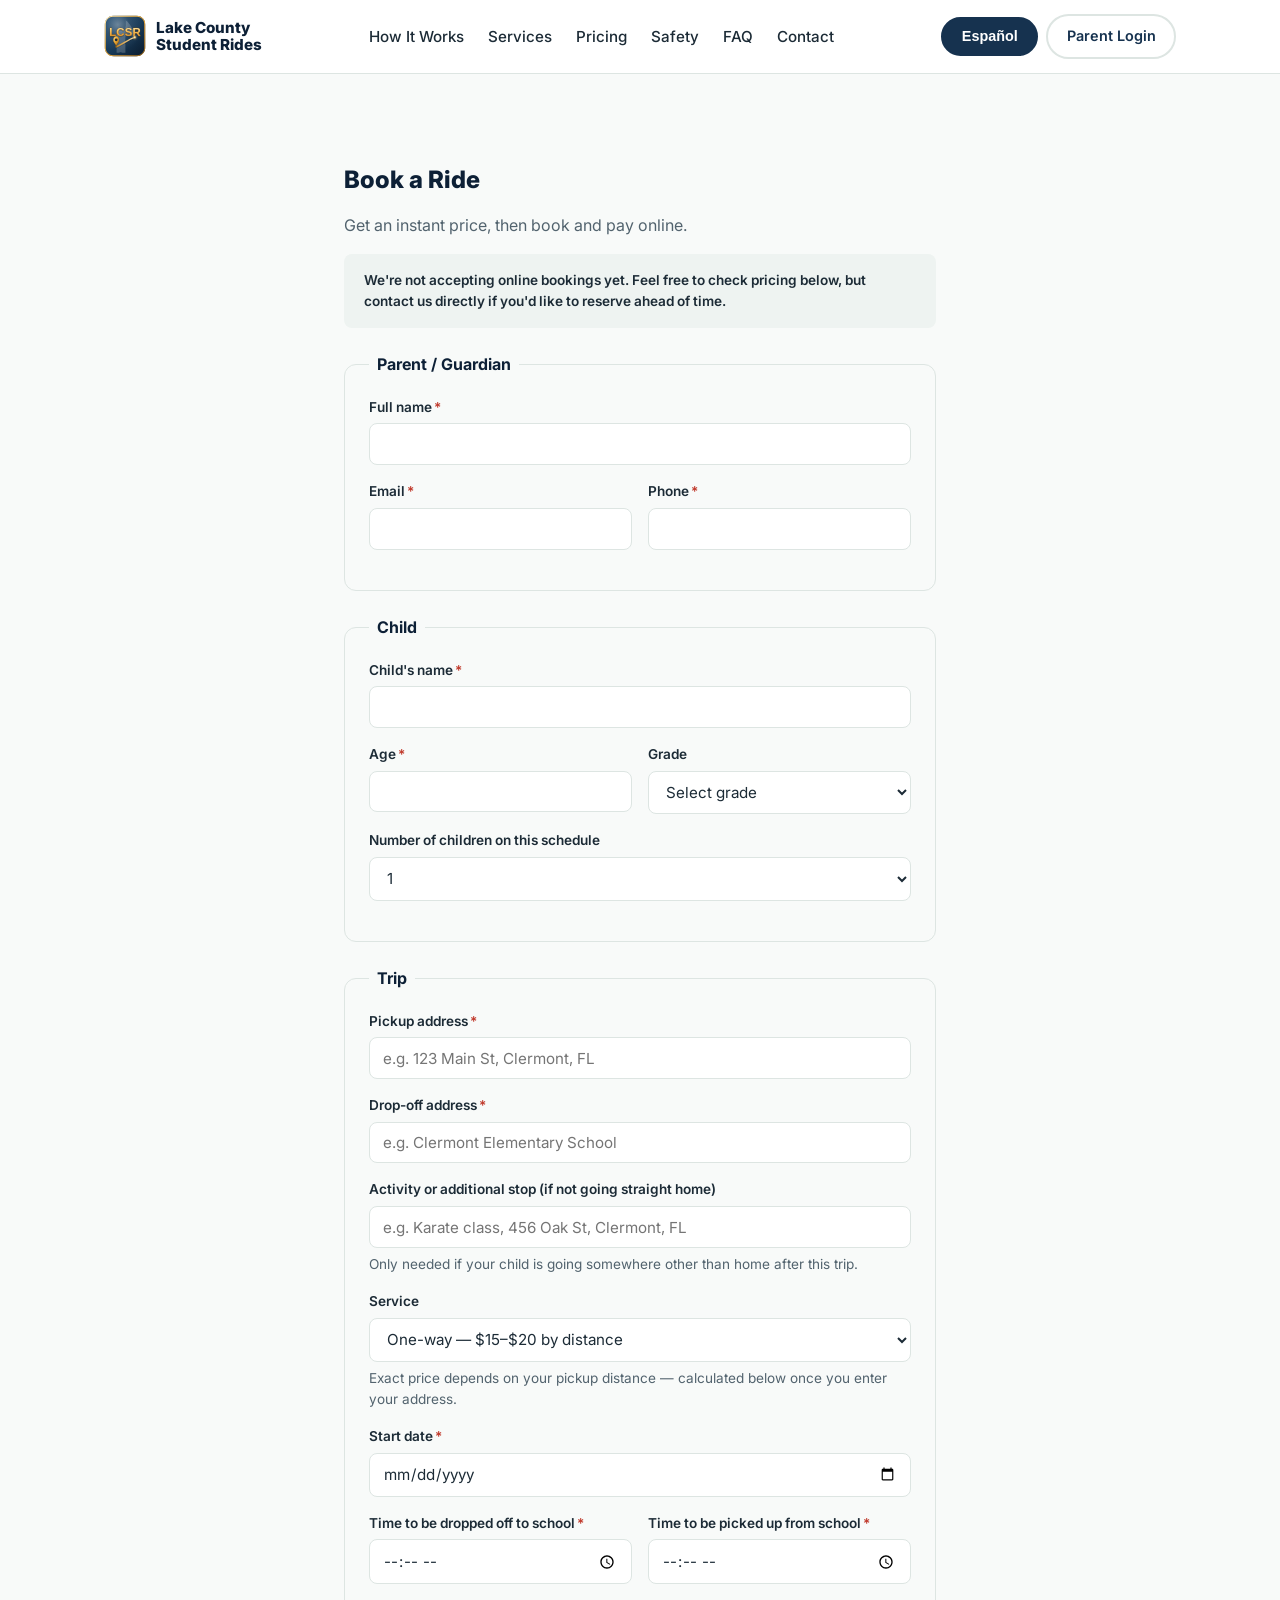
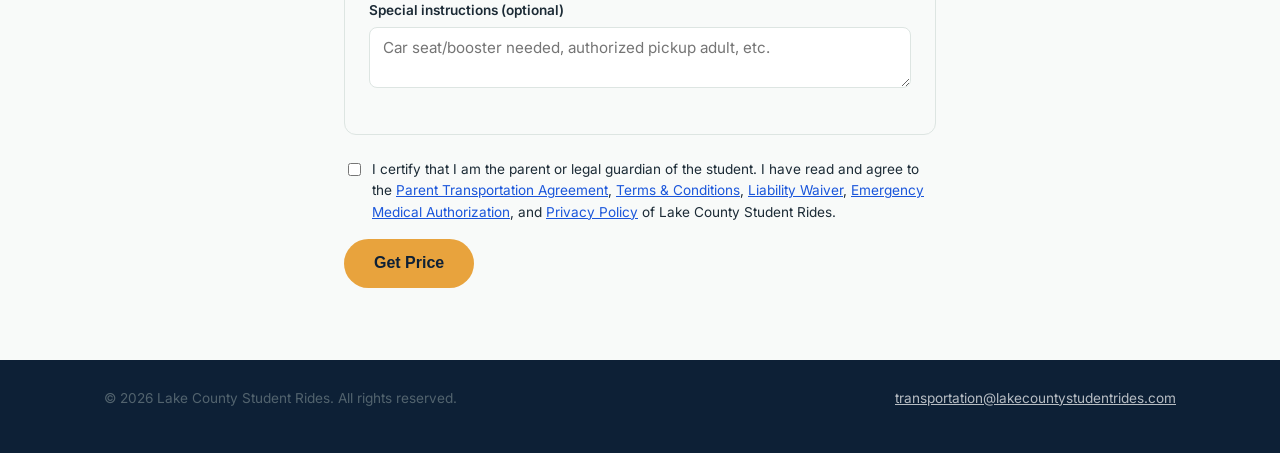
==== commit 6c425632: "Gate checkout until bookings are manually reopened Adds a single BOOKINGS_OPEN switch (functions/_li" ====
--- a/book.html
+++ b/book.html
@@ -39,6 +39,8 @@
       <div class="wrap booking-wrap">
         <h1 data-i18n-es="Reservar un Viaje">Book a Ride</h1>
         <p class="section-lede" data-i18n-es="Obtenga un precio instantáneo, luego reserve y pague en línea.">Get an instant price, then book and pay online.</p>
+
+        <div id="booking-closed-banner" class="price-note" role="status" hidden style="background:var(--bg-alt); border-radius:8px; padding:1rem 1.25rem; margin-bottom:1.5rem; font-weight:600;" data-i18n-es="Aún no estamos aceptando reservas en línea. Puede ver los precios a continuación, pero comuníquese con nosotros directamente si desea reservar por adelantado.">We're not accepting online bookings yet. Feel free to check pricing below, but contact us directly if you'd like to reserve ahead of time.</div>
 
         <form id="booking-form" class="booking-form" novalidate>
           <fieldset>
--- a/assets/styles.css
+++ b/assets/styles.css
@@ -128,6 +128,12 @@
   border-color: var(--navy);
 }
 .btn-navy-white:hover { background: var(--navy-dark); border-color: var(--navy-dark); }
+[data-lang-toggle] {
+  background: var(--navy);
+  color: #fff;
+  border-color: var(--navy);
+}
+[data-lang-toggle]:hover { background: var(--navy-dark); border-color: var(--navy-dark); }
 .btn-lg { padding: 0.85rem 1.75rem; font-size: 1rem; }
 
 /* Hero */
